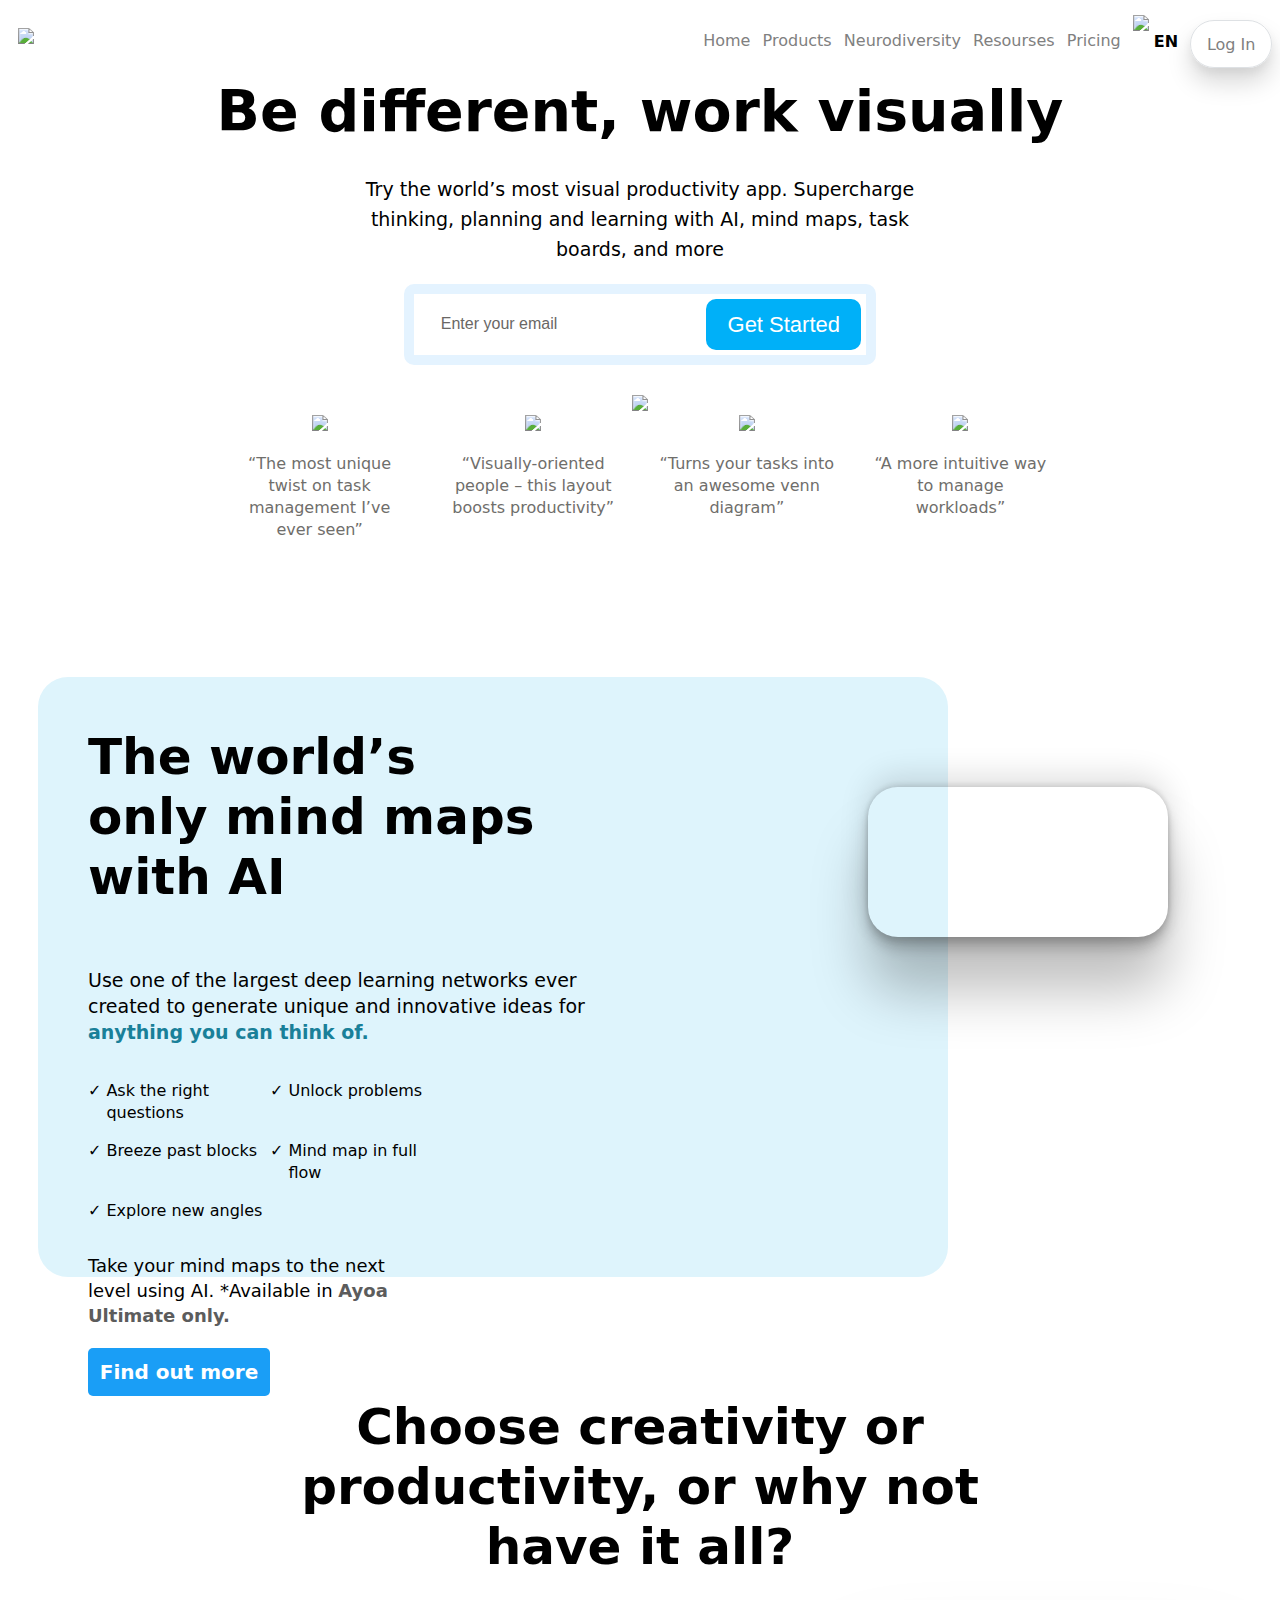
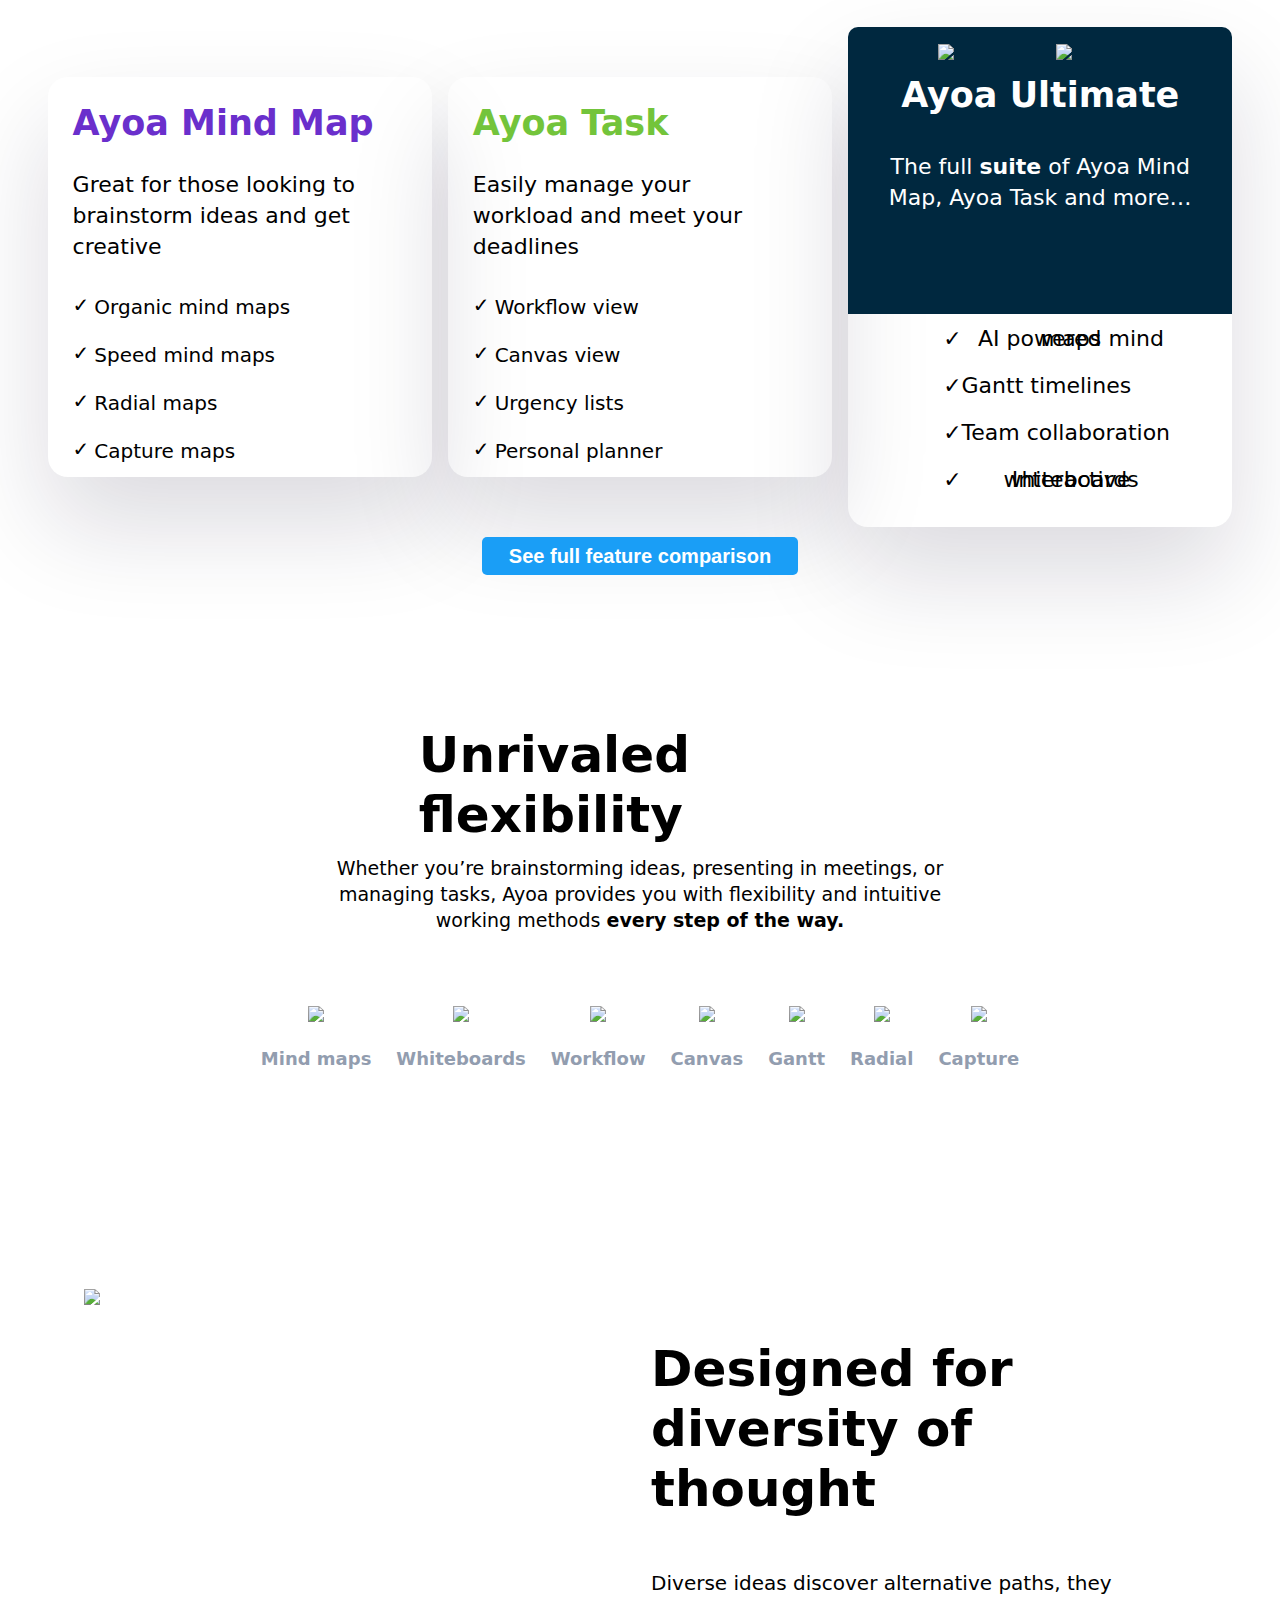
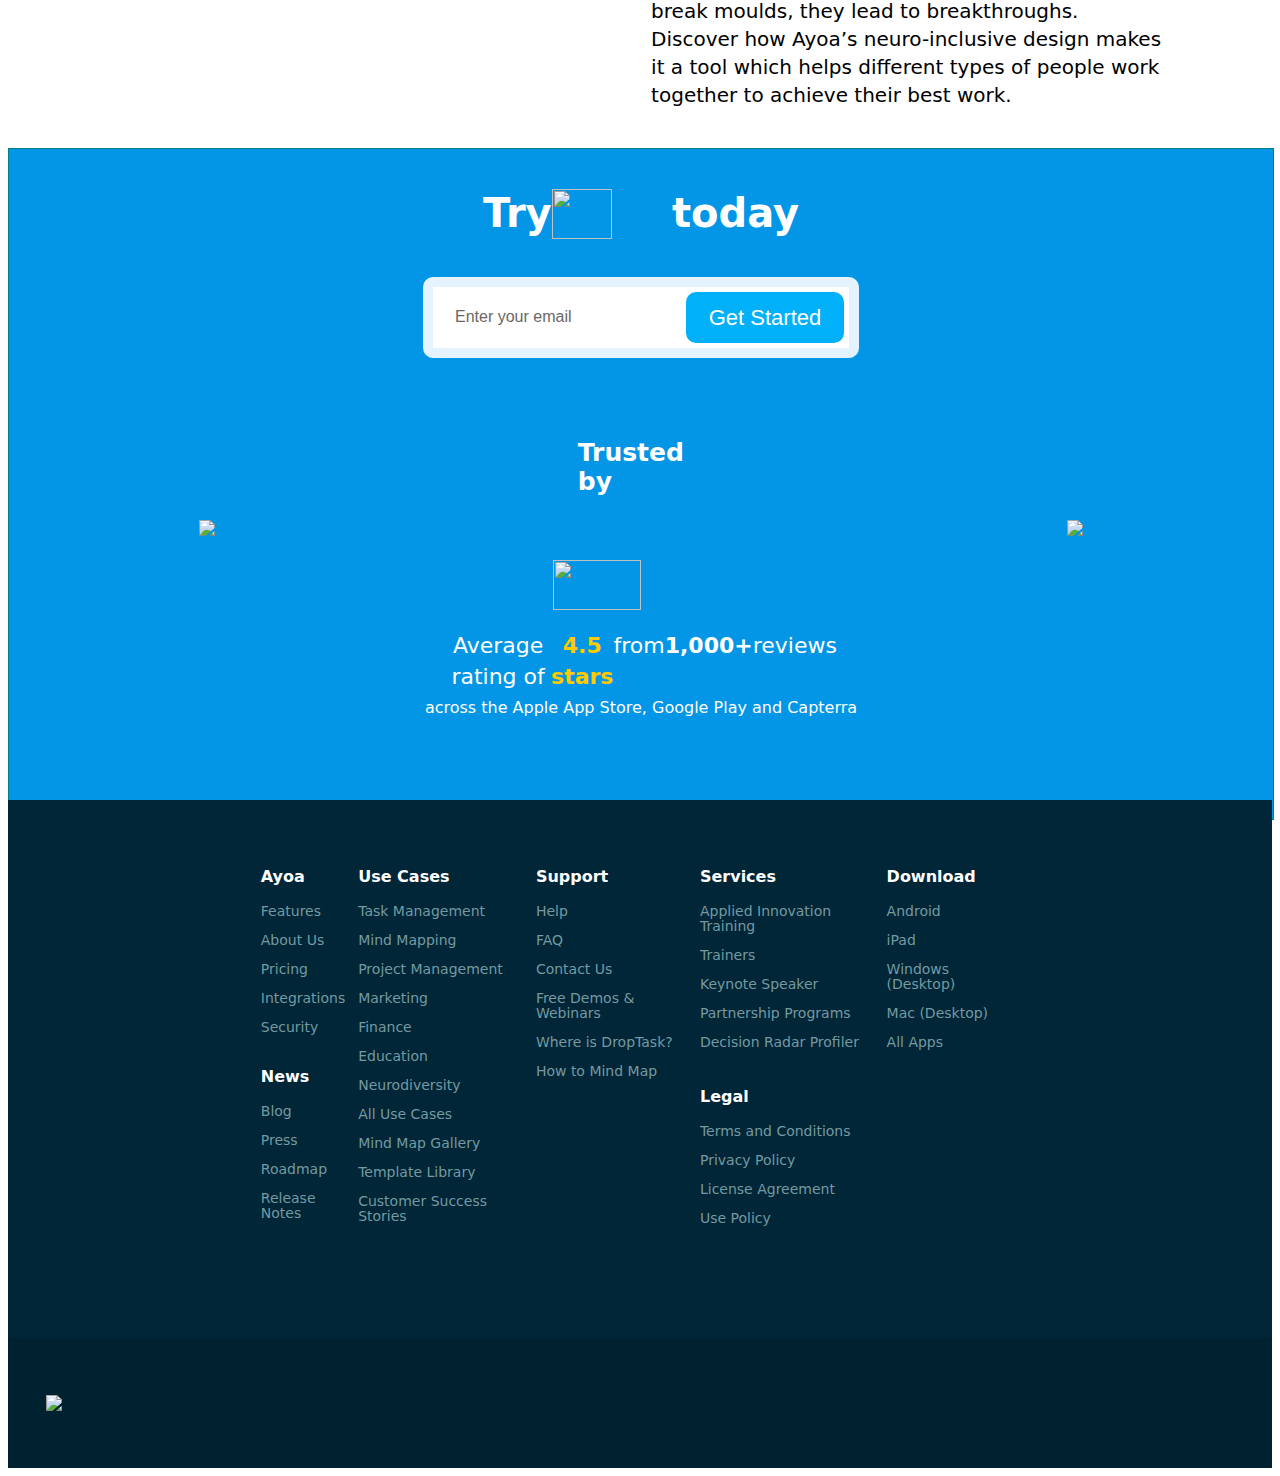
==== homepage.html @ d0eaf0b9 "day-3 task completed" ====
<!DOCTYPE html>
<html lang="en">
<head>
    <meta charset="UTF-8">
    <meta http-equiv="X-UA-Compatible" content="IE=edge">
    <meta name="viewport" content="width=device-width, initial-scale=1.0">
    <title>Ayoa - The mind map used by millions.</title>
   <style>
    
    #navbar{
        width: 100%;
    border: 0px solid red;
display: flex;
justify-content: space-between;
margin-top: 30px;
position: relative;
    }
    #navbar>div:hover{
        cursor: pointer;
    }
    
    #navbar>div:nth-child(1)>img{
      width: 55%;
      margin-top: -20px;
      margin-left: 10px;
      
    }
    #products>.product-hover{
        display: none;
        position: absolute;
        box-shadow: rgba(100, 100, 111, 0.2) 0px 7px 29px 0px;
        border: 1px solid #00b0f8;
        width: 12%;
        gap: 20px;
        background-color: white;
        padding: 20px;
        border-radius: 7px;
    }
   
     #products:hover{
        color:#00b0f8 ;
    } 
    #products:hover .product-hover{
        display: grid;
        color: #000000;
       
    }
    #neuro>.neuro-hover{
        display: none;
        position: absolute;
        box-shadow: rgba(100, 100, 111, 0.2) 0px 7px 29px 0px;
        border: 1px solid #00b0f8;
        width: 12%;
        gap: 20px;
        background-color: white;
        padding: 20px;
        border-radius: 7px;
    }
  
    #neuro:hover{
        color: #00b0f8;
       
    }
    #neuro:hover .neuro-hover{
        display: grid;
        color: #000000;
       
    }
    #res>.res-hover{
        display: none;
        position: absolute;
        box-shadow: rgba(100, 100, 111, 0.2) 0px 7px 29px 0px;
        border: 1px solid #00b0f8;
        width: 12%;
        gap: 20px;
        background-color: white;
        padding: 20px;
        border-radius: 7px;
    }

    #res:hover{
        color: #00b0f8;
    }
    #res:hover .res-hover{
        display: grid;
        color: #000000;
       
    }
    #lang>.lang-hover{
        display: none;
        position: absolute;
        box-shadow: rgba(100, 100, 111, 0.2) 0px 7px 29px 0px;
        border: 1px solid #00b0f8;
        width: 4%;
        gap: 20px;
        background-color: white;
        padding: 20px;
        border-radius: 7px;
        margin-top: 50px;
        padding-top: 30px;
        padding-bottom: 30px;
    
    }

    #lang:hover{
        color: #00b0f8;
    }
    #lang:hover .lang-hover{
        display: grid;
        color: #000000;
       
    }
    .lang-hover>div{
        display: flex;
    }
    .lang-hover>div>img{
        width: 50%;
        padding-right: 10px;
        padding-left: -5px;
    }
    
    #navbar>div:nth-child(2){
        border: 0px solid teal;
        display: flex;
        width: 45%;
        justify-content: space-between;
        color: #808080;
        font-family: system-ui, -apple-system, BlinkMacSystemFont, 'Segoe UI', Roboto, Oxygen, Ubuntu, Cantarell, 'Open Sans', 'Helvetica Neue', sans-serif;
        font-size: 16px;
        font-weight: 400;
        line-height: 21px;
    }
    #navbar>div:nth-child(2)>div:nth-child(6){
        display: flex;
        color: black;
        font-weight: bold;
        margin-top: -15px;
        gap: 5px;
    }
    #navbar>div:nth-child(2)>div:nth-child(7){
      border: 1px solid #dee1e4;
        padding: 0px;
        border-radius: 25px;
        width: 14%;
        margin-top: -10px;
        text-align: center;
        display: flex;
        justify-content: center;
        align-items: center;
        box-shadow: rgba(0, 0, 0, 0.15) 0px 15px 25px, rgba(0, 0, 0, 0.05) 0px 5px 10px;
    }
    #navbar>div:nth-child(2)>div:nth-child(7):hover{
        border: 1px solid #00b0f8;
    }
    #top-div{
        text-align: center;
        margin-top: -30px;
    }
    #top-div>h1{
        font-weight: 800;
        font-size: 57px;
        line-height: 70px;
        color: #000000;
        font-family: system-ui, -apple-system, BlinkMacSystemFont, 'Segoe UI', Roboto, Oxygen, Ubuntu, Cantarell, 'Open Sans', 'Helvetica Neue', sans-serif;
    }
    #top-div>p{
    font-family: system-ui, -apple-system, BlinkMacSystemFont, 'Segoe UI', Roboto, Oxygen, Ubuntu, Cantarell, 'Open Sans', 'Helvetica Neue', sans-serif;
    font-weight: 300;
    font-size: 19px;
    line-height: 30px;
    width: 48%;
    margin: auto;
    margin-top: -10px;
    }
    #signup{
        width: 35%;
        border: 10px solid #e4f3ff;
        margin: auto;
        display: flex;
        justify-content: space-between;
        margin-top: 20px;
        padding: 5px;
        border-radius: 10px;
    }
    #signup1{
        width: 35%;
        border: 10px solid #e4f3ff;
        margin: auto;
        display: flex;
        justify-content: space-between;
        margin-top: 20px;
        padding: 5px;
        border-radius: 10px;
    }
    
    #signup>button{
        font-family: Arial, Helvetica, sans-serif;
        font-size: 22px;
        font-weight: 400;
        line-height: 31px;
        background-color: #00b0f8;
        color: white;
        border: 0px;
        padding: 10px;
        width: 35%;
        border-radius: 10px;
    }
    #signup1>button{
        font-family: Arial, Helvetica, sans-serif;
        font-size: 22px;
        font-weight: 400;
        line-height: 31px;
        background-color: #00b0f8;
        color: white;
        border: 0px;
        padding: 10px;
        width: 35%;
        border-radius: 10px;
    }
    #signup>input{
        border: 0px;
        margin-left: 20px;
        outline: 0px;
    }
    #signup1>input{
        border: 0px;
        margin-left: 20px;
    }
    ::placeholder{
        color: #6a6765;
        font-size: 16px;
        font-weight: 300;
        line-height: 22px;
       
    }
    #signup1::placeholder{
        color: #6a6765;
        font-size: 16px;
        
        line-height: 22px;
       
    }
    #top-div>img{
        margin-top: 30px;
    }
    #top-div-cards{
    width: 65%;
    display: flex;
    justify-content: space-between;
    margin: auto;
    }
    #top-div-cards>div{
        width: 22%;
       text-align: center;
       font-size: 16px;
       font-weight: 300;
       color: #6f6e6b;
       line-height: 22px;
       font-family: system-ui, -apple-system, BlinkMacSystemFont, 'Segoe UI', Roboto, Oxygen, Ubuntu, Cantarell, 'Open Sans', 'Helvetica Neue', sans-serif;
    }
    #mid-1{
        width: 72%;
        border: 0px solid teal;
        height: 600px;
        background-color: #def4fc;
        margin-left: 30px;
        border-radius: 30px;
        margin-top: 120px;
        position:relative;
        
    }
    #mid-1>div:nth-child(1){
      
        font-weight: 800;
        font-size: 50px;
        width: 50%;
        line-height: 60px;
        font-family: system-ui, -apple-system, BlinkMacSystemFont, 'Segoe UI', Roboto, Oxygen, Ubuntu, Cantarell, 'Open Sans', 'Helvetica Neue', sans-serif;
        padding-top: 50px;
        margin-left: 50px;
    }
    #mid-1>div:nth-child(2){
       
        font-weight: 300;
        font-size: 19px;
        width: 60%;
        line-height: 26px;
        font-family: system-ui, -apple-system, BlinkMacSystemFont, 'Segoe UI', Roboto, Oxygen, Ubuntu, Cantarell, 'Open Sans', 'Helvetica Neue', sans-serif;
        margin-top: 60px;
        margin-left: 50px;
    }
    .teal{
        color:#198099;
        font-weight: 700;
        font-size: 19px;
        line-height: 26px;
    }
    #mid-1>div:nth-child(3){
        display: grid;
        grid-template-columns: repeat(2,1fr);
        grid-template-rows: repeat(2,auto);
        width: 40%;
        margin-left: 50px;
        font-weight: 300;
        font-size: 16px;
        line-height: 22px;
        font-family: system-ui, -apple-system, BlinkMacSystemFont, 'Segoe UI', Roboto, Oxygen, Ubuntu, Cantarell, 'Open Sans', 'Helvetica Neue', sans-serif;
        margin-top: 35px;
    }
    #mid-1>div:nth-child(3)>div{
        display: flex;
        
    }
    #mid-1>div:nth-child(3)>div>p{
        margin-top: 0px;
        margin-left: 5px;
    }
    #mid-1>div:nth-child(4){
        width: 35%;
        margin-left: 50px;
        font-weight: 300;
        font-size: 18px;
        line-height: 25px;
        font-family: system-ui, -apple-system, BlinkMacSystemFont, 'Segoe UI', Roboto, Oxygen, Ubuntu, Cantarell, 'Open Sans', 'Helvetica Neue', sans-serif;
        margin-top: 15px;
    }
    .black{
       
        font-weight: 700;
        font-size: 18px;
        line-height: 25px;
        color: #5c5c5c;
    }
    #mid-1>button{
        width: 20%;
        font-weight: 700;
        font-size: 20px;
        line-height: 28px;
        font-family: system-ui, -apple-system, BlinkMacSystemFont, 'Segoe UI', Roboto, Oxygen, Ubuntu, Cantarell, 'Open Sans', 'Helvetica Neue', sans-serif;
        color: white;
        background-color: #1a9ef6;
        text-align: center;
        margin-left: 50px;
        border-radius: 5px;
        border: 0px;
        margin-top: 20px;
        padding: 10px;
    }
    #exp{
        display: flex;
        
    }
   #overlay{
    margin-top: 230px;
    margin-left: 860px;
    width: 30%;
    z-index: 1000;
    height: 200px;
    position: absolute;
   
   }
   #overlay>video{
    border-radius: 30px;
    box-shadow: rgba(0, 0, 0, 0.25) 0px 54px 55px, rgba(0, 0, 0, 0.12) 0px -12px 30px, rgba(0, 0, 0, 0.12) 0px 4px 6px, rgba(0, 0, 0, 0.17) 0px 12px 13px, rgba(0, 0, 0, 0.09) 0px -3px 5px;
   }
   #mid-2>div:nth-child(1){
   
    width: 55%;
    font-weight: 800;
    font-size: 50px;
    line-height: 60px;
    font-family: system-ui, -apple-system, BlinkMacSystemFont, 'Segoe UI', Roboto, Oxygen, Ubuntu, Cantarell, 'Open Sans', 'Helvetica Neue', sans-serif;
    margin: auto;
    text-align: center;
    margin-top: 120px;
   }
   #mid-2>div:nth-child(2){
     width: 95%;
   
     margin: auto;
     height: 400px;
     margin-top: 100px;
     display: flex;
     justify-content: space-around;
   }
   #mid-2>div:nth-child(2)>div{
    width: 32%;
    
    box-shadow: rgba(17, 12, 46, 0.15) 0px 48px 100px 0px;
    border-radius: 20px;
    height: 400px;
   }
   #mid-2>div:nth-child(2)>div>div:nth-child(1){
    font-family: system-ui, -apple-system, BlinkMacSystemFont, 'Segoe UI', Roboto, Oxygen, Ubuntu, Cantarell, 'Open Sans', 'Helvetica Neue', sans-serif;
    font-weight: 700;
    font-size: 35px;
    line-height: 42px;
    color: #6a2fcc;
    margin-left: 25px;
    margin-top: 25px;
   }
   #mid-2>div:nth-child(2)>div:nth-child(2)>div:nth-child(1){
color: #73c43b;
   }
   #mid-2>div:nth-child(2)>div>div:nth-child(2){
    font-family: system-ui, -apple-system, BlinkMacSystemFont, 'Segoe UI', Roboto, Oxygen, Ubuntu, Cantarell, 'Open Sans', 'Helvetica Neue', sans-serif;
    font-weight: 300;
    font-size: 22px;
    line-height: 31px;
    margin-left: 25px;
    width: 80%;
    margin-top: 25px;
   }
   #mid-2>div:nth-child(2)>div>div:nth-child(3){
    margin-top: 30px;
   }
   #mid-2>div:nth-child(2)>div>div:nth-child(3)>div{
    display: flex;
    margin-left: 25px;
    font-weight: 300;
    font-size: 20px;
    line-height: 26px;
    font-family: system-ui, -apple-system, BlinkMacSystemFont, 'Segoe UI', Roboto, Oxygen, Ubuntu, Cantarell, 'Open Sans', 'Helvetica Neue', sans-serif;
    
   }
   #mid-2>div:nth-child(2)>div>div:nth-child(3)>div>p{
    margin-top: 2px;
    margin-left: 5px;
   }
   #mid-2>div:nth-child(2)>div:nth-child(3){
    width: 32%;
    
    box-shadow: rgba(17, 12, 46, 0.15) 0px 48px 100px 0px;
    border-radius: 20px;
    height: 500px;
    margin-top: -50px;
    display: grid;
   }
   #mid-2>div:nth-child(2)>div:nth-child(3)>div:nth-child(1){
   background-color: #00283f;
   border-radius: 10px 10px 0px 0;
   margin-top: 0px;
   margin-left: 0px;

   }
   #mid-2>div:nth-child(2)>div:nth-child(3)>div:nth-child(1)>p{
  font-weight: 700;
  font-size: 35px;
  line-height: 42px;
  color: white;
  text-align: center;
  margin-top: 5px;
   }
   #mid-2>div:nth-child(2)>div:nth-child(3)>div:nth-child(1)>p+p{
  font-weight: 300;
  font-size: 22px;
  line-height: 31px;
  color:white;
  text-align: center;
 
  width: 80%;
  margin: auto;
   }
   #mid-2>div:nth-child(2)>div:nth-child(3)>div:nth-child(1)>p+p>span{
    font-weight: 700;
   }
   #mid-2>div:nth-child(2)>div:nth-child(3)>div:nth-child(1)>img{
    width: 27%;
  margin-left: 90px;
 margin-right: 0px;
   }
   #mid-2>div:nth-child(2)>div:nth-child(3)>div:nth-child(2){
  display: grid;
  

   }
   #mid-2>div:nth-child(2)>div:nth-child(3)>div:nth-child(2)>div{
    
    height: 5%;
    line-height: 0px;
    text-align: center;
    display: flex;
    margin-left: 70px;
    
   }
   #mid-2>div:nth-child(2)>div:nth-child(3)>div:nth-child(2)>div>p{
    margin-top: 0px;

   }
   #mid-2+div>button{
    background-color: #1a9ef6;
    color: white; 
    font-weight: 700;
    font-size: 20px;
    line-height: 28px;
    border: 0px;
    padding: 5px;
    width: 100%;
    border-radius: 5px;
   }
   #mid-2+div{
    margin: auto;
    margin-top: 60px;
    width: 25%;
    font-family: system-ui, -apple-system, BlinkMacSystemFont, 'Segoe UI', Roboto, Oxygen, Ubuntu, Cantarell, 'Open Sans', 'Helvetica Neue', sans-serif;
   }
   #mid-2+div+div>div:nth-child(1){
    font-weight: 800;
    font-size: 50px;
    line-height: 60px;
    width:35%;
    margin: auto;
    margin-top: 150px;
    font-family: system-ui, -apple-system, BlinkMacSystemFont, 'Segoe UI', Roboto, Oxygen, Ubuntu, Cantarell, 'Open Sans', 'Helvetica Neue', sans-serif;
   }
   #mid-2+div+div>div:nth-child(2){
    font-weight: 300;
    font-size: 19px;
    line-height: 26px;
    width:50%;
    margin: auto;
    text-align: center;
    margin-top: 10px;
    font-family: system-ui, -apple-system, BlinkMacSystemFont, 'Segoe UI', Roboto, Oxygen, Ubuntu, Cantarell, 'Open Sans', 'Helvetica Neue', sans-serif;
   }
   #mid-2+div+div>div:nth-child(2)>span{
    font-weight: 700;
   }
   #mid-2+div+div+div{
    display: flex;
    width: 60%;
    margin: auto;
    
    justify-content: space-between;
    margin-top: 70px;
    text-align: center;
    font-weight: 700;
    font-size: 18px;
    line-height: 25px;
    color: #929daf;
    font-family: system-ui, -apple-system, BlinkMacSystemFont, 'Segoe UI', Roboto, Oxygen, Ubuntu, Cantarell, 'Open Sans', 'Helvetica Neue', sans-serif;
   }
   #mid-2+div+div+div>div>img{
    width: 19%;
   }
   #mid-last{
    display: flex;
    width: 88%;
     
    margin: auto;
    margin-top: 200px;
   gap: 2%;
   }
   #mid-last>div{
    width: 50%;
    
    
   }
   #mid-last>div:nth-child(1)>img{
    width: 100%;
   }
   #mid-last>div:nth-child(2)>p:nth-child(1){
      font-weight: 800;
      font-size: 50px; 
      line-height: 60px;
      font-family: system-ui, -apple-system, BlinkMacSystemFont, 'Segoe UI', Roboto, Oxygen, Ubuntu, Cantarell, 'Open Sans', 'Helvetica Neue', sans-serif;
   }
   #mid-last>div:nth-child(2)>p:nth-child(1)+p{
      font-weight: 300;
      font-size: 20px; 
      line-height: 28px;
      width: 95%;
      font-family: system-ui, -apple-system, BlinkMacSystemFont, 'Segoe UI', Roboto, Oxygen, Ubuntu, Cantarell, 'Open Sans', 'Helvetica Neue', sans-serif;
   }
   #mid-last>div:nth-child(2)>img{
        width: 25%;
   }
   #mid-last>div:nth-child(2)>img:nth-child(4){
    width: 8%;
    margin-left: 30px;
    margin-right: 30px;
   }
   #mid-last>div:nth-child(2)>img:nth-child(5){
    width: 23%;
   margin-top: 15px;
   }

   #bottom{
    width: 100%;
    
    border: 1px solid teal;
    background-color: #0396e7;
    margin-bottom: -20px;

   }
   #bottom>div{
    display: flex;
    width: 25%;
    margin: auto;
    justify-content: space-between;
   }
   #bottom>div>img{
    margin-top: 40px;
    width: 50%;
    height: 50px;
   }
   #bottom>div>p{
    font-weight:700 ;
    font-size: 40px;
    line-height: 48px;
    color: white;
    font-family: system-ui, -apple-system, BlinkMacSystemFont, 'Segoe UI', Roboto, Oxygen, Ubuntu, Cantarell, 'Open Sans', 'Helvetica Neue', sans-serif;
   }
  
   #signup1{
    background-color: white;
   padding: 5px 50px 5px 50px;
   
   
   }
   #signup1 input{
    margin-left: -30px;
    outline: 0px;
   }
   #signup1>button{
    width: 50%;
    margin-right: -45px;
   }
  #signup1+div{
    font-size:25px ;
    font-weight:700 ;
    font-family: system-ui, -apple-system, BlinkMacSystemFont, 'Segoe UI', Roboto, Oxygen, Ubuntu, Cantarell, 'Open Sans', 'Helvetica Neue', sans-serif;
    list-style:30px ;
    width:10% ;
    color: white;
    margin: auto;
    margin-top: 80px;
  }
  #signup1+div+div{
    display: flex;
    width: 70%;
    margin: auto;
    justify-content: space-between;
    margin-top: 50px;
    margin-top: 24px;
  }
  #signup1+div+div>div>img{
    width: 70%;

  }
  #signup1+div+div+div{
    width: 28%;
    margin: auto;
    justify-content: center;
    margin-top: -20px;
    
  }
  #signup1+div+div+div+div{

   font-size: 22px;
   font-weight:300;
   line-height:31px ;
   font-family: system-ui, -apple-system, BlinkMacSystemFont, 'Segoe UI', Roboto, Oxygen, Ubuntu, Cantarell, 'Open Sans', 'Helvetica Neue', sans-serif;
   width: 31%;
   margin: auto;
   color: white;
   text-align: center;
   margin-top: 20px;
  }
  #signup1+div+div+div+div>span:nth-child(1){
    font-size: 22px;
   font-weight:800;
   line-height:31px ;
   color: #ffca00;
  }
  #signup1+div+div+div+div>span:nth-child(2){
    font-size: 22px;
   font-weight:800;
   line-height:31px ;
   color: white;
  }

  #signup1+div+div+div+div+div{
    font-size: 16px;
   font-weight:300;
   line-height:22px ;
   color: #ffffff;
   width: 40%;
   margin: auto;
  display: flex;
  justify-content: center;
  font-family: system-ui, -apple-system, BlinkMacSystemFont, 'Segoe UI', Roboto, Oxygen, Ubuntu, Cantarell, 'Open Sans', 'Helvetica Neue', sans-serif;
  margin-top: 5px;
   margin-bottom: 100px;

  }
#footer{
    width: 100%;
    background-color: #002638;
   
  

}
#footer>div{
    width: 60%;
    display: flex;
    justify-content: space-between;
    
    margin: auto;
    

}
#footer>div>div>p{
    font-weight: 400;
    font-size: 14px;
    line-height: 15px;
    color:#7599a0;
    font-family: system-ui, -apple-system, BlinkMacSystemFont, 'Segoe UI', Roboto, Oxygen, Ubuntu, Cantarell, 'Open Sans', 'Helvetica Neue', sans-serif;
}
#footer>div>div>p:nth-child(1){
    padding-top: 50px;
    font-weight: 700;
    font-size: 16px;
    line-height: 22px;
    color: white;
    font-family: system-ui, -apple-system, BlinkMacSystemFont, 'Segoe UI', Roboto, Oxygen, Ubuntu, Cantarell, 'Open Sans', 'Helvetica Neue', sans-serif;
}
#footer>div>div:nth-child(1)>p:nth-child(7){
    font-weight: 700;
    font-size: 16px;
    line-height: 22px;
    color: white;
    font-family: system-ui, -apple-system, BlinkMacSystemFont, 'Segoe UI', Roboto, Oxygen, Ubuntu, Cantarell, 'Open Sans', 'Helvetica Neue', sans-serif;
    padding-top: 15px;
}
#footer>div>div:nth-child(4)>p:nth-child(7){
    font-weight: 700;
    font-size: 16px;
    line-height: 22px;
    color: white;
    font-family: system-ui, -apple-system, BlinkMacSystemFont, 'Segoe UI', Roboto, Oxygen, Ubuntu, Cantarell, 'Open Sans', 'Helvetica Neue', sans-serif;
    padding-top: 20px;
}

#logos{
    display: flex;
   
  
    justify-content: space-between;
   align-items: center;
   padding-top: 40px;
   text-align:center;
   padding-bottom: 40px;
}

#logos>div>img{
    width: 50%;
}
#logos>div:nth-child(1)>img{
    width: 100%;
}
#logos>div:nth-child(3)>img{
    width: 30%;
}
#lowermost{
   height: 130px;
    width: 100%;
   
    background-color: #002130;
    display: flex;
    justify-content: space-between;
}
 #lowermost>div:nth-child(1){
    display: flex;
    
    justify-content: space-around;
    width: 30%;
}
#lowermost>div:nth-child(1)>div{
    width: 50%;
    display: flex;
    justify-content: center;
    align-items: center;
} 
#lowermost>div:nth-child(1)>div>img{
    width: 60%;
}
#lowermost>div:nth-child(2){
 display: flex;
 width: 18%;
 margin-right: 15px;
}
#lowermost>div:nth-child(2)>div{
    display: flex;
    justify-content: center;
    align-items: center;
}
#lowermost>div>div{
    
    display: flex;
    width: 20%;
    justify-content: center;
    align-items: center;
}
   </style>
</head>
<body>
    <!-- creating navbar -->
    <div id="navbar">
  <div>
     <img src="https://www.ayoa.com/wp-content/themes/droptaskreload/navigation/images/ayoa_bluenavlogo.svg">
  </div>
  <div>
    <div>Home</div>
    <div id="products">Products
        <div class="product-hover">
            <div>
             Ayoa Mind Map
            </div>
            <div>
            Ayoa Task
            </div>
            <div>
            Ayoa Ultimate
            </div>
         </div>
    </div>
    <div id="neuro">Neurodiversity
        <div class="neuro-hover">
            <div>
             DSA
            </div>
            <div>
            Software
            </div>
            <div>
            Workplace
            </div>
            <div>
            Education
            </div>
         </div>
    </div>
    <div id="res">Resourses
        <div class="res-hover">
            <div>
             Ayoa Blog
            </div>
            <div>
            Press & Articles
            </div>
            <div>
            Keynote Speaker
            </div>
            <div>
            Our Partners
            </div>
            <div>
            Help Center
            </div>
         </div>
    </div>
    <div>Pricing</div>
    <div id="lang">
        <img src="https://flagicons.lipis.dev/flags/4x3/gb.svg">
        <p>EN</p>
        <div class="lang-hover">
            <div>
             <img src="https://flagicons.lipis.dev/flags/4x3/fr.svg">
             FR
            </div>
            <div>
                <img src="https://flagicons.lipis.dev/flags/4x3/cx.svg">
            CN
            </div>
            <div>
                <img src="https://flagicons.lipis.dev/flags/4x3/hr.svg">
            JP
            </div>
            <div>
                <img src="https://flagicons.lipis.dev/flags/4x3/ck.svg">
            KR
            </div>
            
         </div>
        </div>
    <div>Log In</div>
    </div>
  </div>
  
  
  <div id="top-div">
  <h1>Be different, work visually</h1>
  <p>Try the world’s most visual productivity app. Supercharge thinking, planning and learning with AI, mind maps, task boards, and more</p>
  <div id="signup">
    <input placeholder="Enter your email">
    <button>Get Started</button>
  </div>
 
  <img src="https://www.ayoa.com/wp-content/uploads/2022/07/ayoa_allinone_watch.webp">
  </div>
  <!-- top div card -->
  <div id="top-div-cards">
    <div>
        <img src="https://www.ayoa.com/wp-content/uploads/2018/05/cbsnews_logo.png">
        <p>“The most unique twist on task management I’ve ever seen”</p>
    </div>
    <div>
        <img src="https://www.ayoa.com/wp-content/uploads/2018/05/techcrunch-logo.png">
        <p>“Visually-oriented people – this layout boosts productivity”</p>
    </div>
    <div>
        <img src="https://www.ayoa.com/wp-content/uploads/2019/09/logo-lhacker.png">
        <p>“Turns your tasks into an awesome venn diagram”</p>
    </div>
    <div>
        <img src="https://www.ayoa.com/wp-content/uploads/2019/09/logo-pcworld.png">
        <p>“A more intuitive way to manage workloads”</p>
    </div>
  </div>

  <!-- Mid part-1 -->
  <div id="exp">
     <div id="mid-1">
      <div>
        The world’s only
       mind maps with AI
      </div>
      <div>
        Use one of the largest deep learning networks ever created to generate unique and innovative ideas for <span class="teal">anything you can think of.</span>
      </div>
      <div>
       <div>
        <span>&#10003;</span>
        <p>Ask the right questions</p>
       </div>
       <div>
        <span>&#10003;</span>
        <p>Unlock problems</p>
       </div>
       <div>
        <span>&#10003;</span>
        <p>Breeze past blocks</p>
      </div>
       <div>
        <span>&#10003;</span>
        <p>Mind map in full flow</p>
      </div>
       <div>
        <span>&#10003;</span>
        <p>Explore new angles</p>
       </div>

        </div>
        <div>
        Take your mind maps to the next level using AI.
         *Available in <span class="black" >Ayoa Ultimate only.</span>
       </div>
        <button>Find out more</button>
       </div>
       <div id="overlay">
       <video  autoplay loop>
        <source src="https://www.ayoa.com/wp-content/uploads/2021/11/generateideas.mp4" type="video/mp4" />
        Your browser does not support the video element.
       </video>
       </div>
    </div>

    <!-- Mid part-2 -->
    <div id="mid-2">
        <!-- heading -->
      <div>
        Choose creativity or productivity, or why not have it all?
      </div>
      <!-- 3 cards -->
       <div>
          <div>
            <div>Ayoa Mind Map</div>
            <div>Great for those looking to brainstorm ideas and get creative</div>
            <div>
            <div>
                <span>&#10003;</span>
                <p>Organic mind maps</p>
            </div>
            <div>
                <span>&#10003;</span>
                <p>Speed mind maps</p>
            </div>
            <div>
                <span>&#10003;</span>
                <p>Radial maps</p>
            </div>
            <div>
                <span>&#10003;</span>
                <p>Capture maps</p>
            </div>
         </div>
        
           </div>
           <div>
            <div>Ayoa Task</div>
            <div>Easily manage your workload and meet your deadlines</div>
            <div>
            <div>
                <span>&#10003;</span>
                <p>Workflow view</p>
            </div>
            <div>
                <span>&#10003;</span>
                <p>Canvas view</p>
            </div>
            <div>
                <span>&#10003;</span>
                <p>Urgency lists</p>
            </div>
            <div>
                <span>&#10003;</span>
                <p>Personal planner
                </p>
            </div>
         </div>
           </div>
           <!-- 3rd card -->
           <div>
            <div>
             <img src="https://www.ayoa.com/wp-content/uploads/2022/07/AYOA-GUY.png">
             <img src="https://www.ayoa.com/wp-content/uploads/2022/07/nowwithai.png">
             <p>Ayoa Ultimate</p>
             <p>The full <span>suite</span> of Ayoa Mind Map, Ayoa Task and more…</p>
            </div>
            <div>
                <div>
                    <span>&#10003;</span>
                    <p>AI powered mind maps</p>
                </div>
                <div>
                    <span>&#10003;</span>
                    <p>Gantt timelines</p>
                </div>
                <div>
                    <span>&#10003;</span>
                    <p>Team collaboration</p>
                </div>
                <div>
                    <span>&#10003;</span>
                    <p>Interactive whiteboards
                    </p>
                </div>
            </div>
           </div>
       </div>
    </div>

    <!-- making button -->
    <div>
        <button>See full feature comparison</button>
    </div>
    <div>
        <div>Unrivaled flexibility</div>
        <div>Whether you’re brainstorming ideas, presenting in meetings, or managing tasks, Ayoa provides you with flexibility and intuitive working methods <span>every step of the way.</span></div>
    </div>

    <!-- signs div -->
    <div>
        <div>
            <img src="https://www.ayoa.com/wp-content/uploads/2020/10/organic.svg">
            <p>Mind maps</p>
        </div>
        <div>
            <img src="https://www.ayoa.com/wp-content/uploads/2020/10/whiteboard.svg">
            <p>Whiteboards</p>
        </div>
        <div>
            <img src="https://www.ayoa.com/wp-content/uploads/2020/10/workflow.svg">
            <p>Workflow</p>
        </div>
        <div>
            <img src="https://www.ayoa.com/wp-content/uploads/2020/10/canvas.svg">
            <p>Canvas</p>
        </div>
        <div>
            <img src="https://www.ayoa.com/wp-content/uploads/2020/10/gantt.svg">
            <p>Gantt </p>
        </div>
        <div>
            <img src="https://www.ayoa.com/wp-content/uploads/2020/10/radial.svg">
            <p>Radial</p>
        </div>

        <div>
            <img src="https://www.ayoa.com/wp-content/uploads/2022/06/catpuremaps.svg">
            <p>Capture</p>
        </div>
    </div>

    <!-- Mid last part -->
    <div id="mid-last">
        <div>
         <img src="https://www.ayoa.com/wp-content/uploads/2021/11/diverse_teams_ayoa-1024x862.webp">
        </div>
        <div>
          <p>Designed for diversity of thought</p>
          <p>Diverse ideas discover alternative paths, they break moulds, they lead to breakthroughs. Discover how Ayoa’s neuro-inclusive design makes it a tool which helps different types of people work together to achieve their best work.</p>
          <img src="https://www.ayoa.com/wp-content/uploads/2021/07/ayoa_assistive_tech-300x120.png" alt="">
          <img src="https://www.ayoa.com/wp-content/uploads/2021/07/bata_logo-234x300.png" alt="">
          <img src="https://www.ayoa.com/wp-content/uploads/2021/07/bda_assured@2x-300x157.png" alt="">
        </div>
    </div>

    <!-- bottom section  -->

    <div id="bottom">
         <div>
            <p>Try</p>
            <img src="https://www.ayoa.com/wp-content/uploads/2019/11/ayoa_logo.png">
            <p>today</p>
           
         </div>
         
           
         <div id="signup1">
            <input placeholder="Enter your email">
            <button>Get Started</button>
          </div>
           <div>Trusted by</div>

           <div>
            <div>
                <img src="https://www.ayoa.com/wp-content/uploads/2021/04/amazon_logo_new.png">
            </div>
            <div>
                <img src="https://www.ayoa.com/wp-content/uploads/2021/04/samsung_logo_new.png" alt="">
            </div>
            <div>
                <img src="https://www.ayoa.com/wp-content/uploads/2021/04/oracle_logo_new.png" alt="">
            </div>
            <div>
                <img src="https://www.ayoa.com/wp-content/uploads/2021/04/continental_logo_new.png" alt="">
            </div>
            <div>
                <img src="https://www.ayoa.com/wp-content/uploads/2021/04/salesforce_logo_new.png" alt="">
            </div>
            <div>
                <img src="https://www.ayoa.com/wp-content/uploads/2021/04/aetna_logo_new.png" alt="">
            </div>
            <div>
                <img src="https://www.ayoa.com/wp-content/uploads/2021/04/bbc_logo_new.png">
            </div>
            
           </div>

           <div>
            <img src="https://www.ayoa.com/wp-content/uploads/2020/02/Stars.png" alt="">
           </div>

           <div>
            Average rating of <span>4.5 stars</span>from<span>1,000+</span>reviews
              
           </div>
           <div>
           across the Apple App Store, Google Play and Capterra
           </div>
    </div>
    

    <!-- footer -->

    <div id="footer">
        <div>
       <div>
        <p>Ayoa</p>
        <p>Features</p>
        <p>About Us</p>
        <p>Pricing</p>
        <p>Integrations</p>
        <p>Security</p>
        <p> News</p>
        <p>Blog</p>
        <p>Press</p>
        <p>Roadmap</p>
        <p>Release Notes</p>
       </div>
       <div>
      <p>Use Cases</p>  
       <p>Task Management</p>
      <p>Mind Mapping</p> 
       <p>Project Management</p>    
      <p>Marketing</p> 
      <p>Finance</p>
       <p>Education</p>
       <p>Neurodiversity</p>
        <p>All Use Cases</p>
        <p>Mind Map Gallery</p>
        <p>Template Library</p>
        <p>Customer Success Stories</p>
       </div>
       <div>
       <p> Support</p>
       <p>Help</p>
        <p>FAQ</p>
         <p>Contact Us</p>
        <p>Free Demos & Webinars</p>
        <p>Where is DropTask?</p>
        <p>How to Mind Map</p>
       </div>
       <div>
        <p>Services</p>
        <p>Applied Innovation Training</p>
         <p>Trainers</p>
          <p>Keynote Speaker</p>
           <p>Partnership Programs</p>
            <p>Decision Radar Profiler</p>
           <p>Legal</p>
             <p>Terms and Conditions</p>
            <p>Privacy Policy</p>
             <p>License Agreement</p>
             <p>Use Policy</p>
       </div>
       <div>
       <p> Download</p>
       <p>Android</p>
       <p>iPad</p>
        <p>Windows (Desktop)</p>
        <p>Mac (Desktop)</p>
        <p>All Apps</p>
       </div>
       </div>

       <div id="logos">
       
        <div>
            <img src="https://www.ayoa.com/wp-content/themes/droptaskreload/navigation/images/combined_logos.png" alt="">
        </div>
        <div>
            <img src="https://www.ayoa.com/wp-content/themes/droptaskreload/navigation/images/gcloudsupplier@2x.png" alt="">
        </div>
        <div>
            <img src="https://www.ayoa.com/wp-content/uploads/2022/06/bata_logo-250.png" alt="">
        </div>
        <div>
            <img src="https://www.ayoa.com/wp-content/themes/droptaskreload/navigation/images/bda_assured@2x.png" alt="">
        </div>
        
       </div>
    </div>

    <!-- lowermost portion -->

    <div id="lowermost">
        <div>
            <div>
                <img src="https://www.ayoa.com/wp-content/themes/droptaskreload/navigation/images/ayoa.svg">
            </div>
            <div>
                <img src="https://www.ayoa.com/wp-content/themes/droptaskreload/navigation/images/opengenius_logo.svg" alt="">
            </div>
        </div>
        <div>
            <div>
                <img src="https://www.ayoa.com/wp-content/themes/droptaskreload/navigation/images/twitter.png" alt="">
            </div>
            <div>
                <img src="https://www.ayoa.com/wp-content/themes/droptaskreload/navigation/images/facebook.png" alt="">
            </div>
            <div>
                <img src="https://www.ayoa.com/wp-content/themes/droptaskreload/navigation/images/youtube.png" alt="">
            </div>
            <div>
                <img src="https://www.ayoa.com/wp-content/themes/droptaskreload/navigation/images/instagram.png" alt="">
            </div>
            <div>
                <img src="https://www.ayoa.com/wp-content/themes/droptaskreload/navigation/images/linkedin.png" alt="">
            </div>
        </div>
    </div>
</body>
 <script src="homepage.js"></script>
 </html>
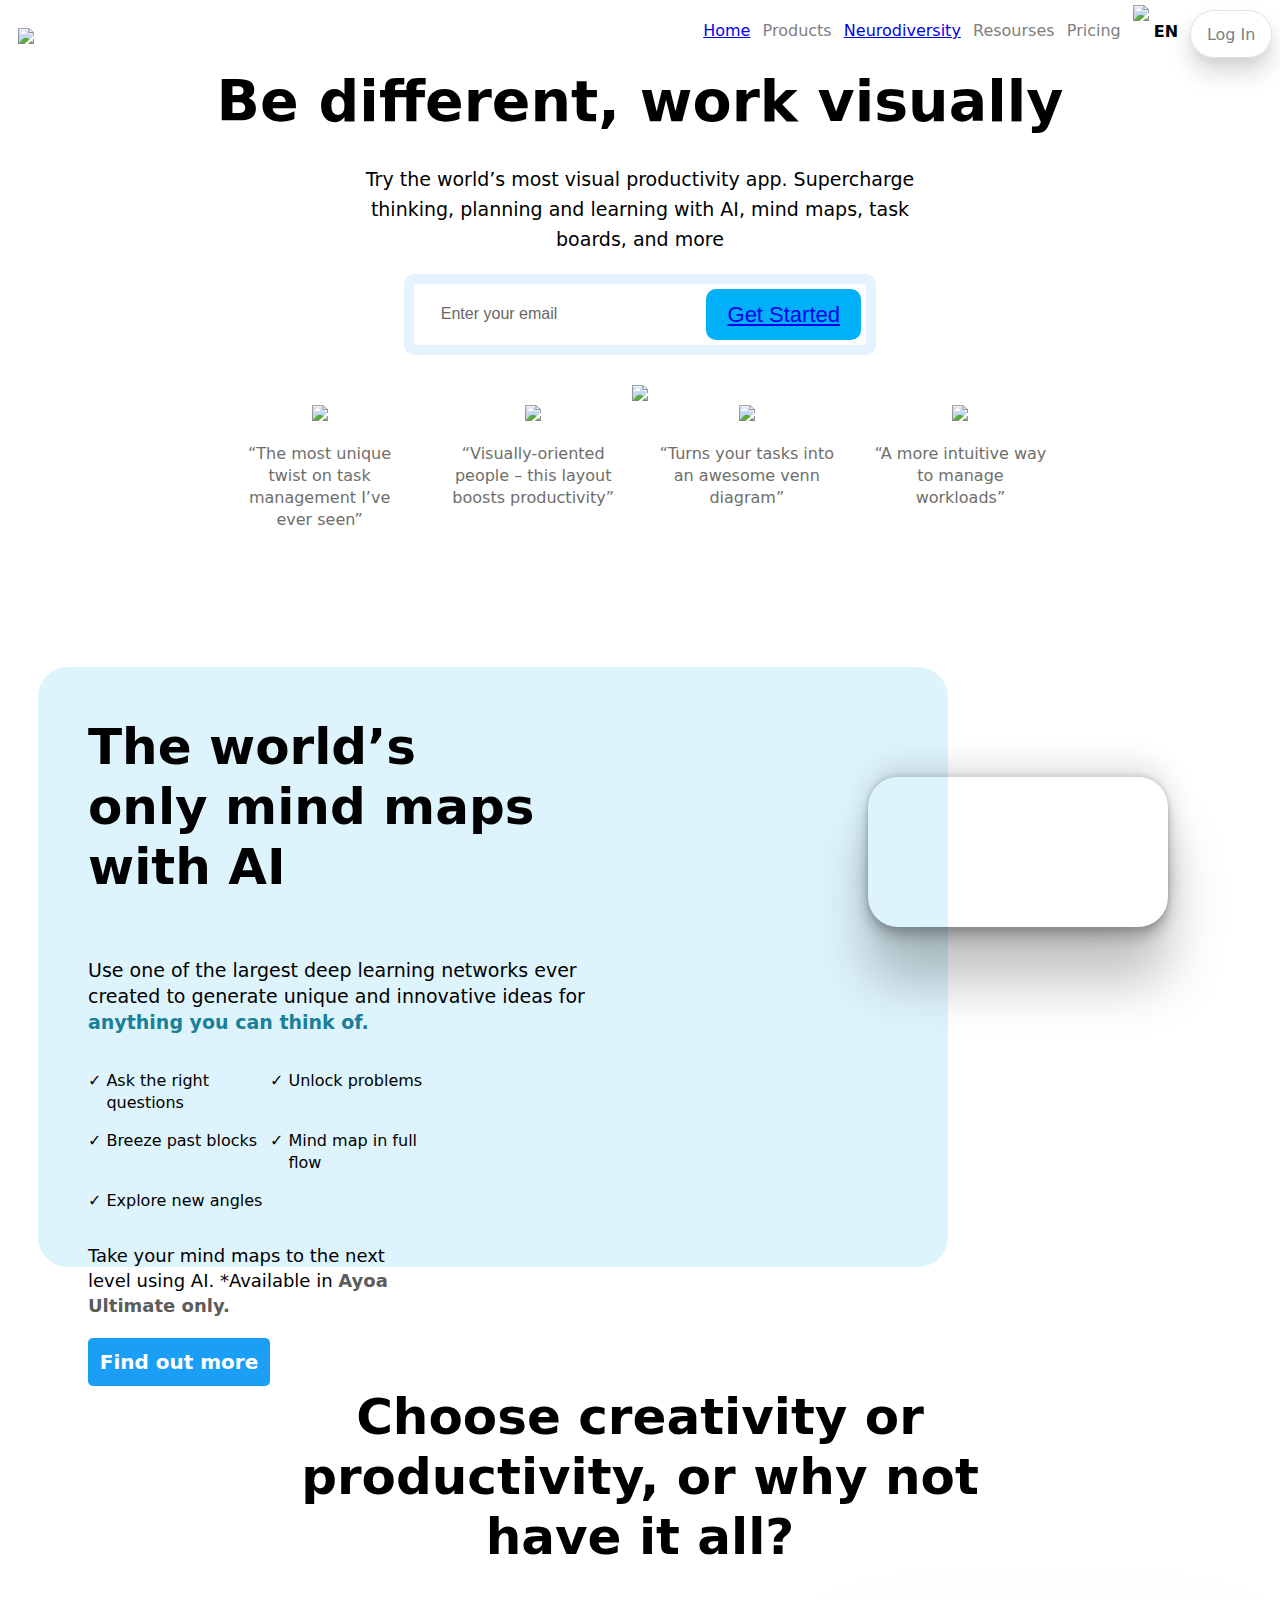
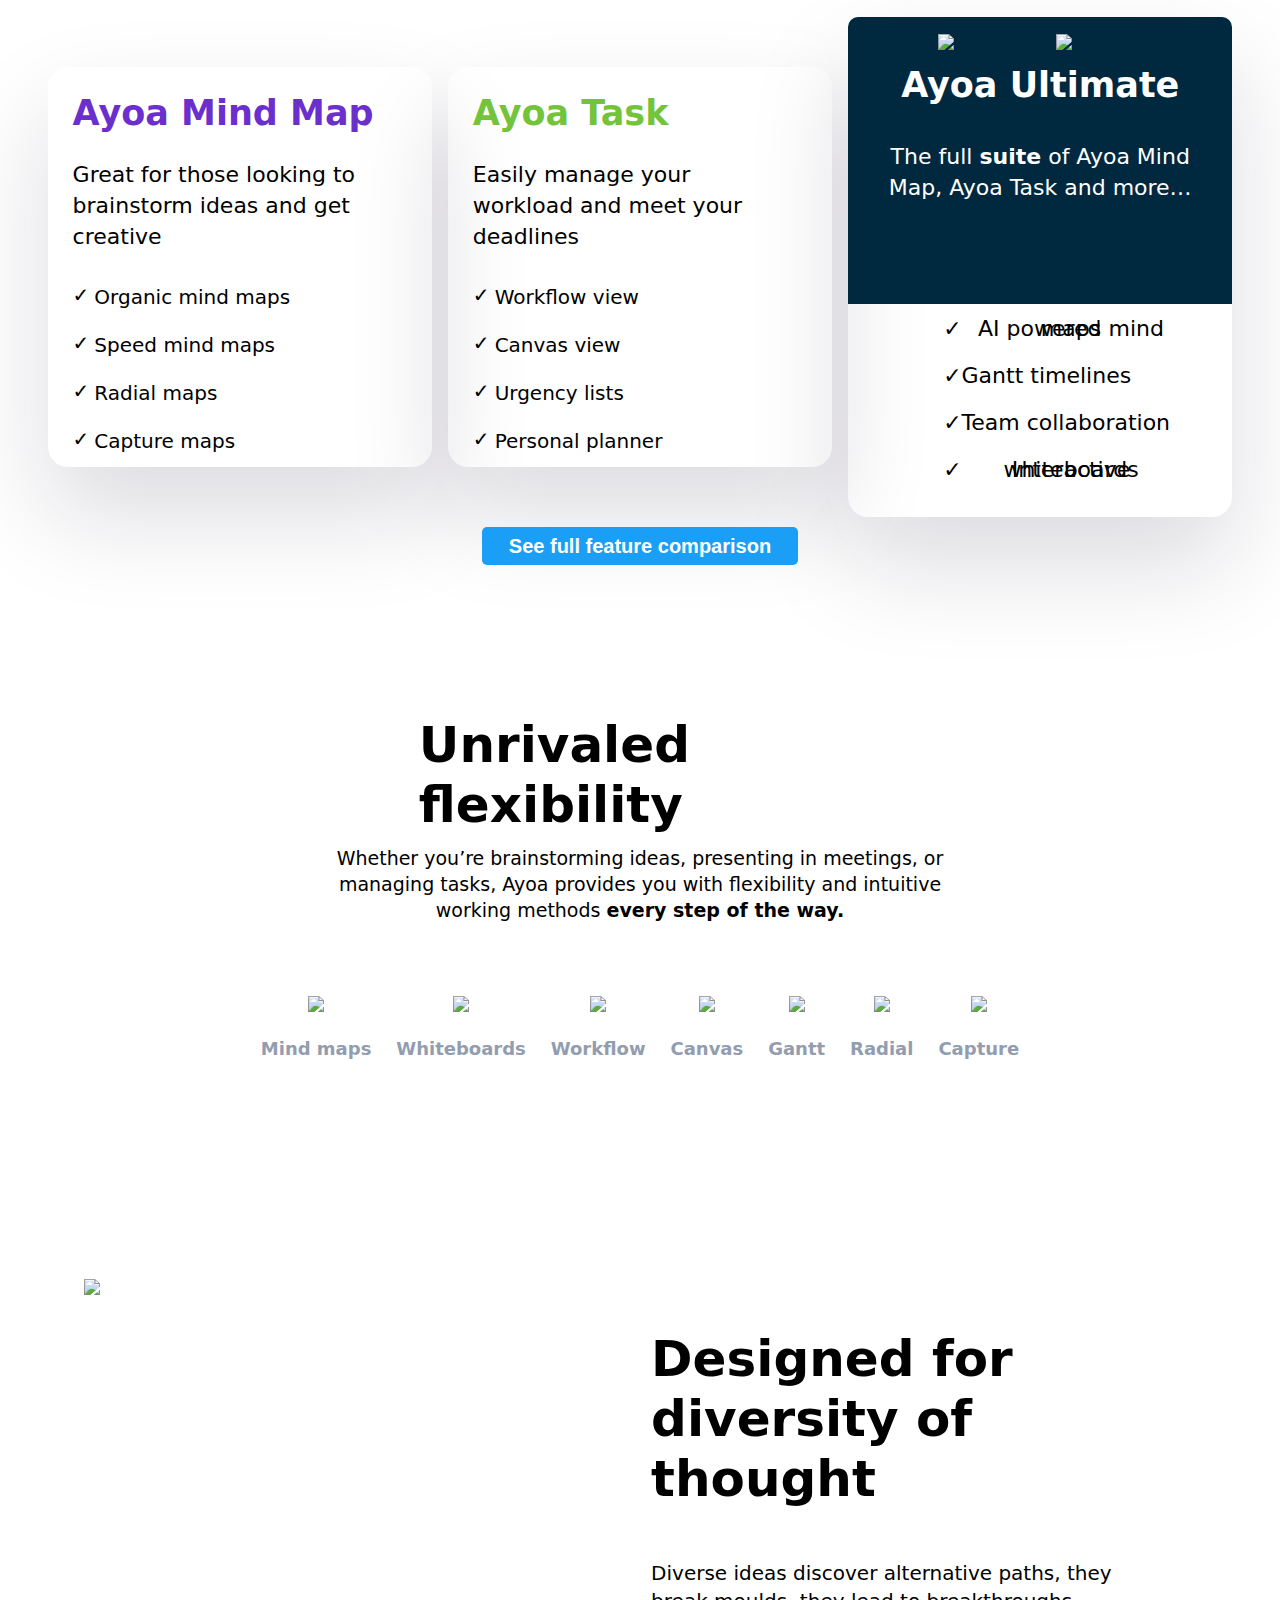
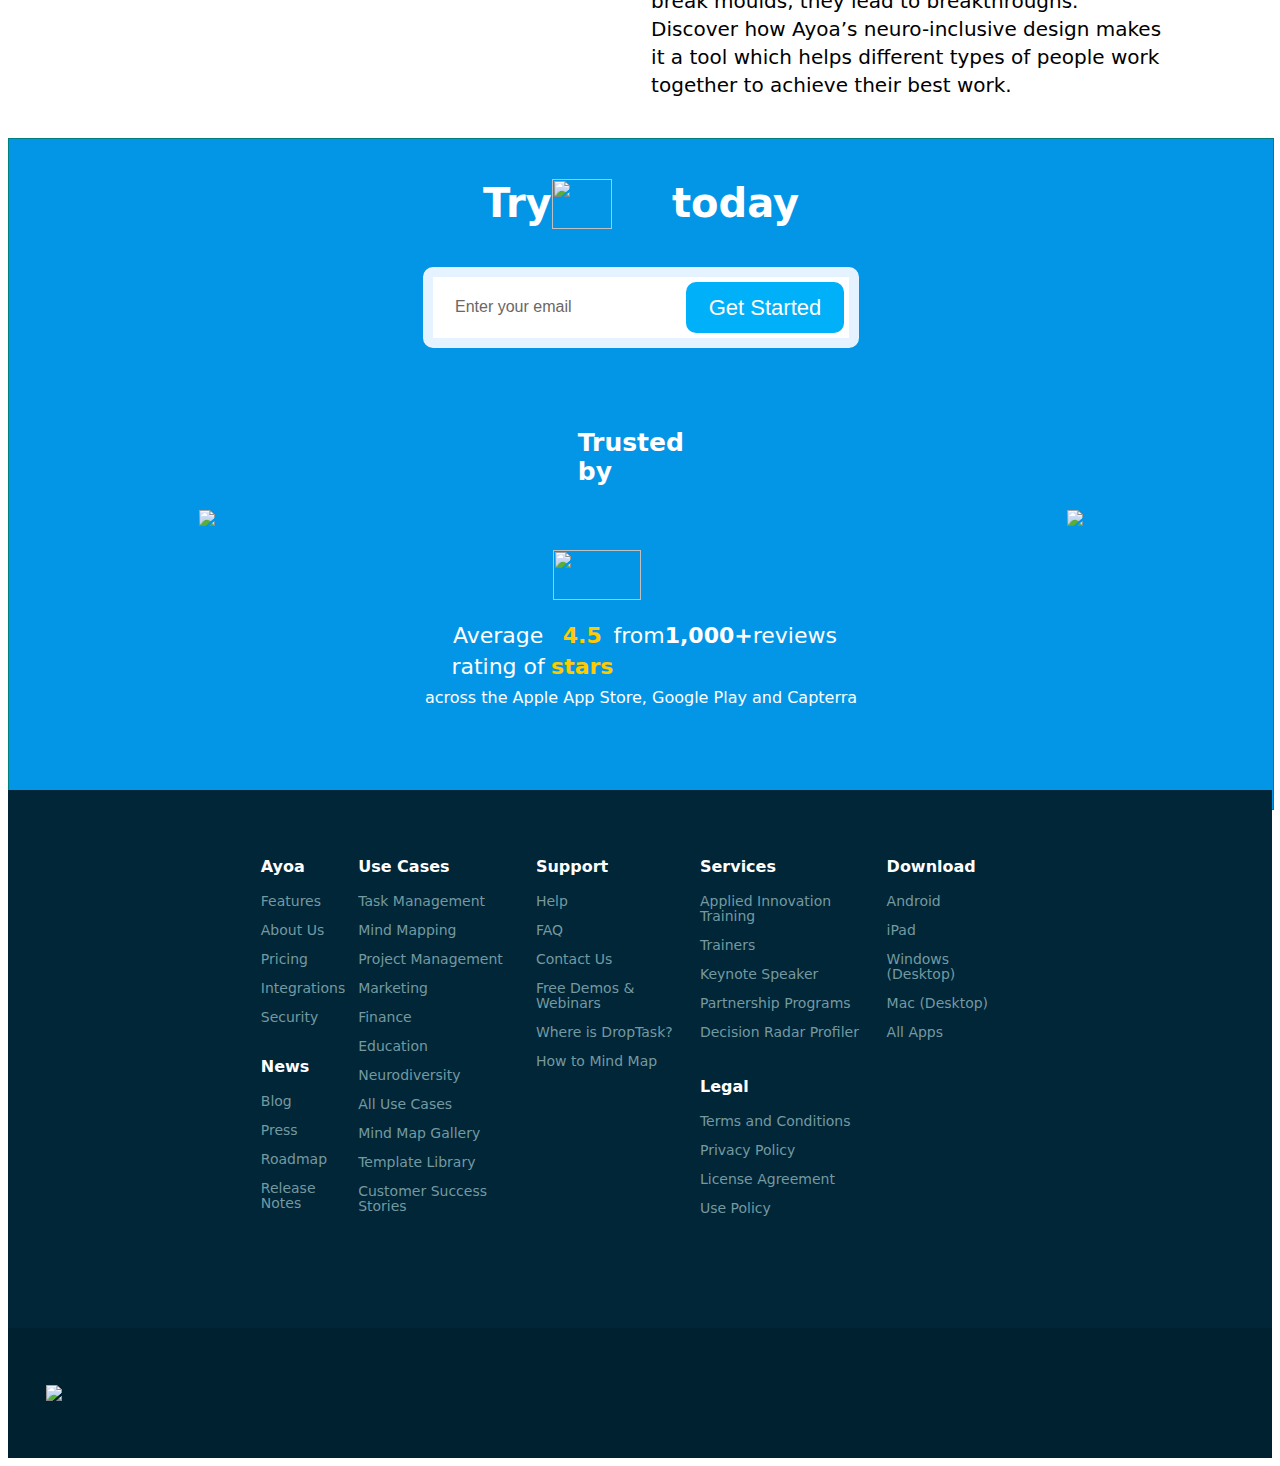
==== commit 7a259148: "day-4 task completed" ====
--- a/homepage.html
+++ b/homepage.html
@@ -8,13 +8,16 @@
    <style>
     
     #navbar{
+        
         width: 100%;
     border: 0px solid red;
 display: flex;
 justify-content: space-between;
-margin-top: 30px;
-position: relative;
-    }
+margin-top: 20px;
+align-items: center;
+
+    }
+   
     #navbar>div:hover{
         cursor: pointer;
     }
@@ -811,7 +814,7 @@
      <img src="https://www.ayoa.com/wp-content/themes/droptaskreload/navigation/images/ayoa_bluenavlogo.svg">
   </div>
   <div>
-    <div>Home</div>
+    <div><a href="homepage.html">Home</a></div>
     <div id="products">Products
         <div class="product-hover">
             <div>
@@ -825,7 +828,7 @@
             </div>
          </div>
     </div>
-    <div id="neuro">Neurodiversity
+    <div id="neuro"><a href="Neurodiversity.html">Neurodiversity</a>  
         <div class="neuro-hover">
             <div>
              DSA
@@ -894,7 +897,7 @@
   <p>Try the world’s most visual productivity app. Supercharge thinking, planning and learning with AI, mind maps, task boards, and more</p>
   <div id="signup">
     <input placeholder="Enter your email">
-    <button>Get Started</button>
+    <button><a href="signup.html">Get Started</a></button>
   </div>
  
   <img src="https://www.ayoa.com/wp-content/uploads/2022/07/ayoa_allinone_watch.webp">
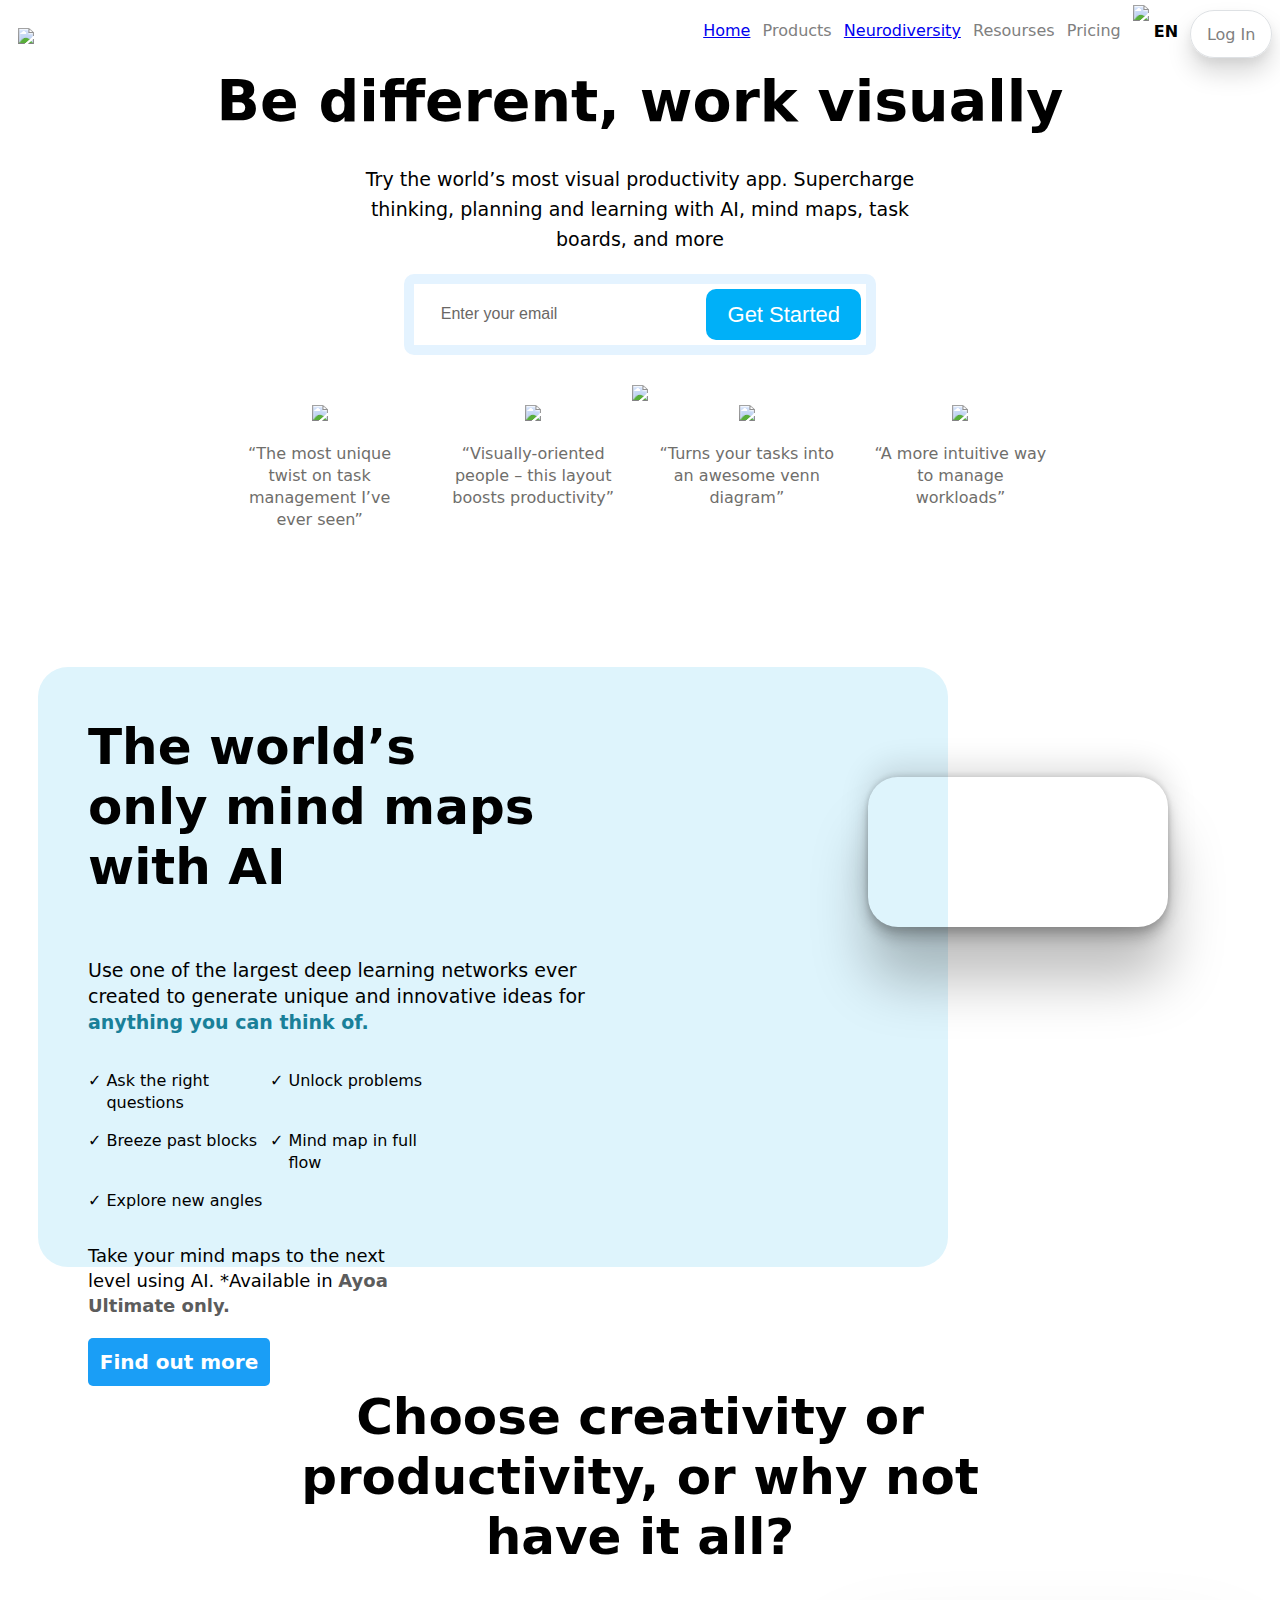
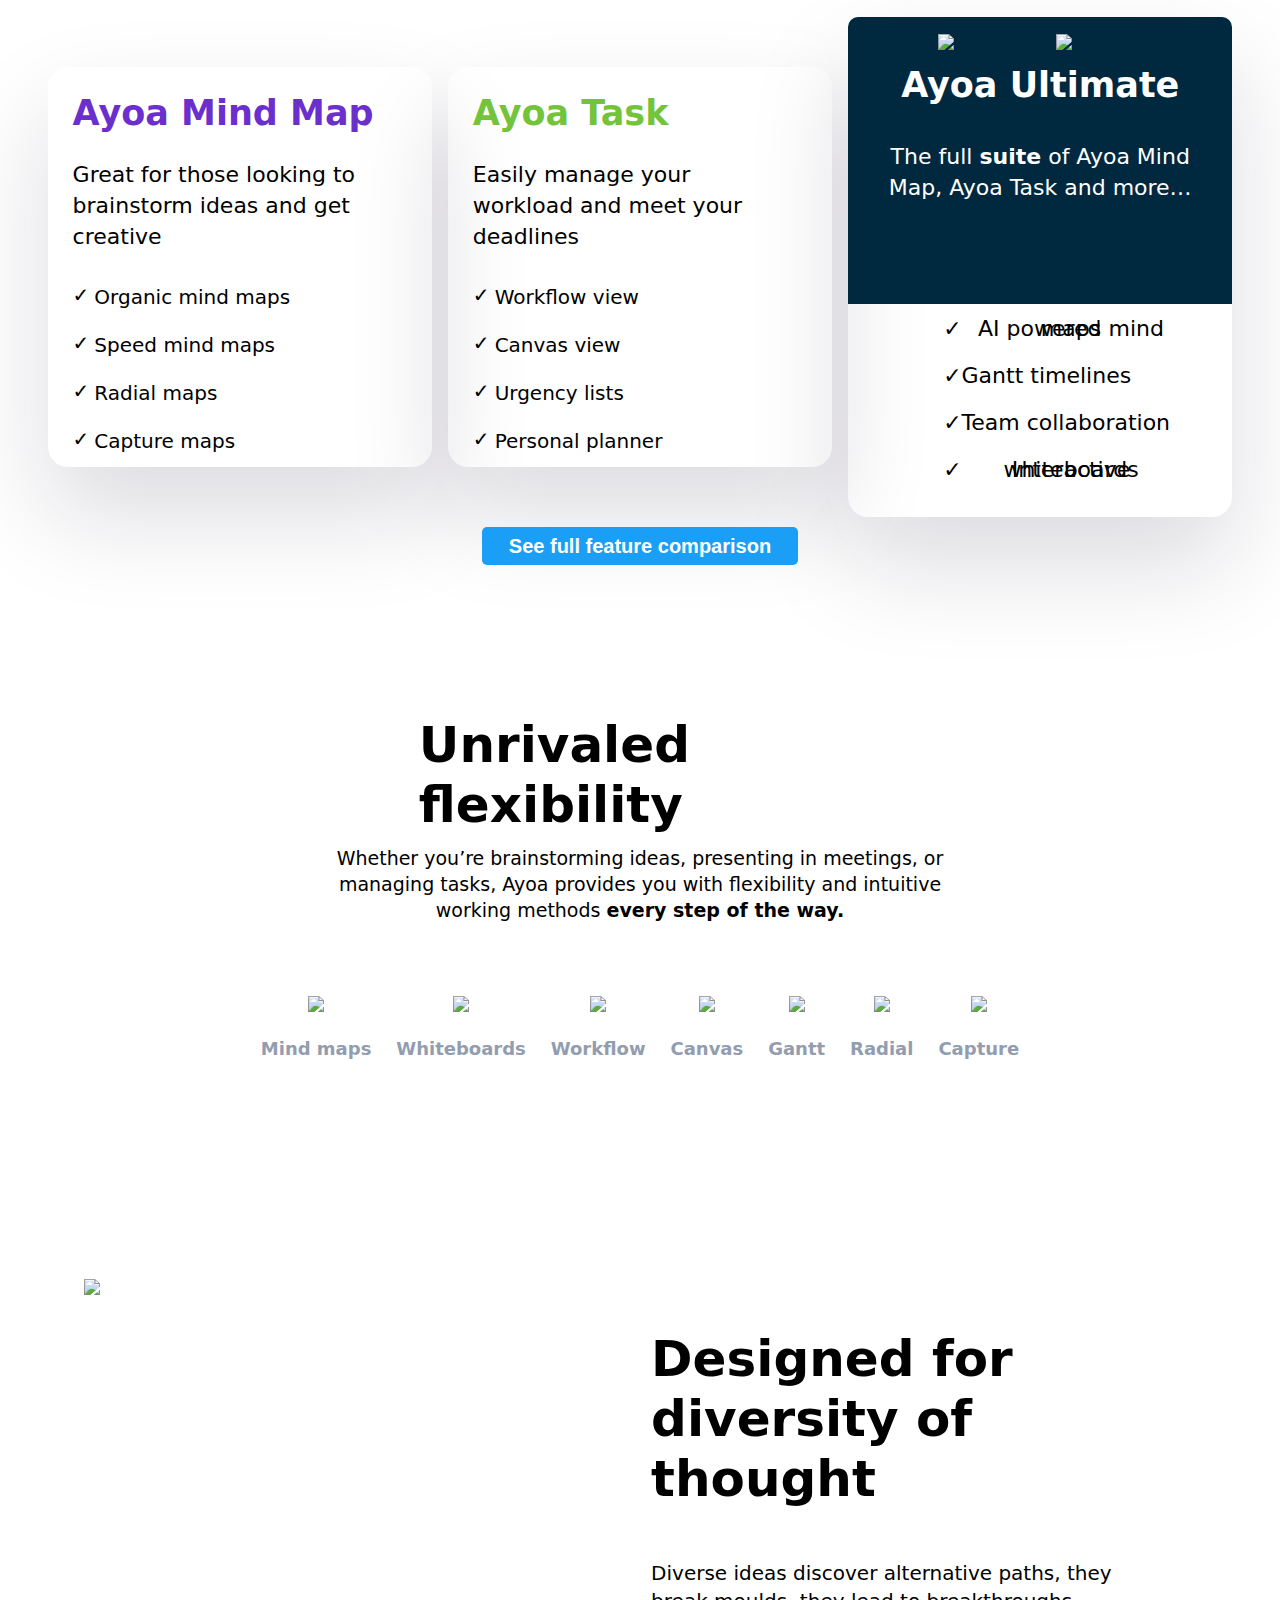
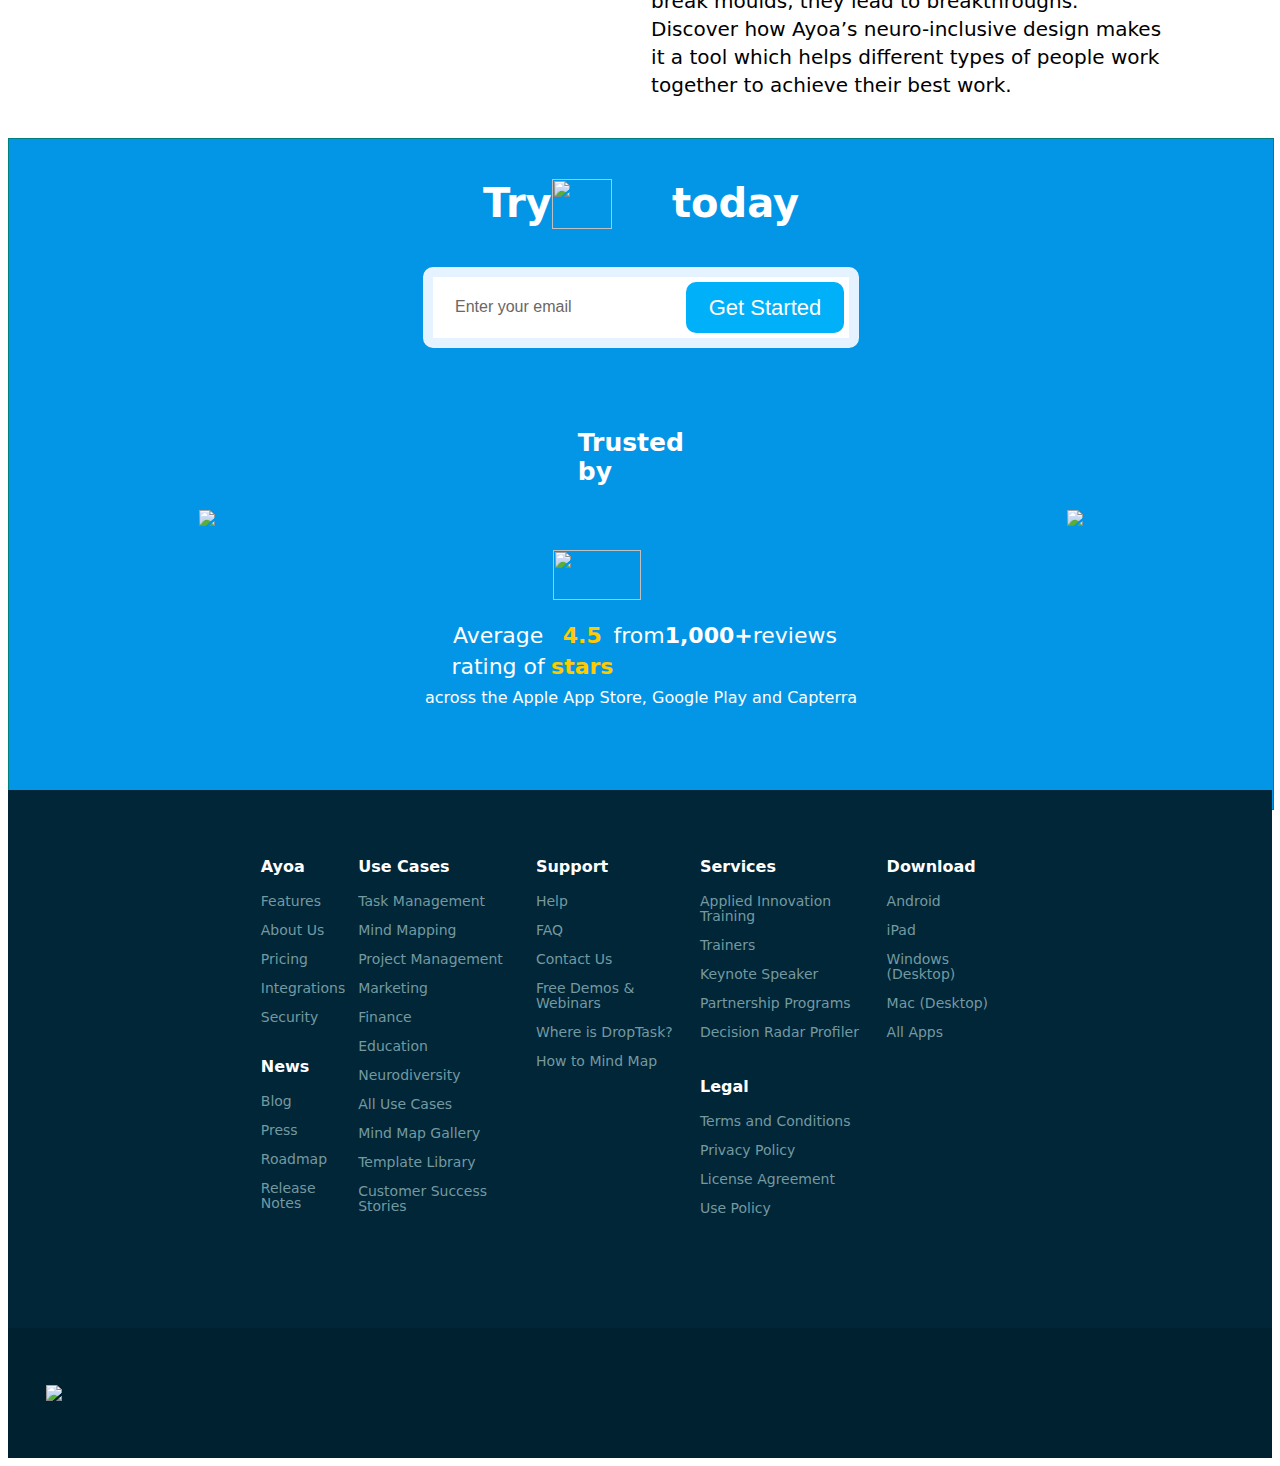
==== commit bed1f6f4: "Merge pull request #8 from RationalPrabal/day-5" ====
--- a/homepage.html
+++ b/homepage.html
@@ -17,7 +17,12 @@
 align-items: center;
 
     }
-   
+   #signup>button,#signup1>button{
+    cursor: pointer;
+   }
+   #log{
+    cursor: pointer;
+   }
     #navbar>div:hover{
         cursor: pointer;
     }
@@ -59,7 +64,7 @@
         padding: 20px;
         border-radius: 7px;
     }
-  
+    
     #neuro:hover{
         color: #00b0f8;
        
@@ -203,7 +208,7 @@
         line-height: 31px;
         background-color: #00b0f8;
         color: white;
-        border: 0px;
+        border: 0px solid red;
         padding: 10px;
         width: 35%;
         border-radius: 10px;
@@ -224,6 +229,9 @@
         border: 0px;
         margin-left: 20px;
         outline: 0px;
+    }
+    #signup+img{
+        width: 80%;
     }
     #signup1>input{
         border: 0px;
@@ -804,7 +812,21 @@
     width: 20%;
     justify-content: center;
     align-items: center;
-}
+}  
+
+/* Media queries */
+
+@media all and (min-width: 401px) and (max-width: 750px){
+           #navbar{
+            display: none;
+           }
+       
+         }
+
+        @media all and (min-width: 50px) and (max-width: 400px){
+           
+
+        }
    </style>
 </head>
 <body>
@@ -887,7 +909,7 @@
             
          </div>
         </div>
-    <div>Log In</div>
+    <div id="log">Log In </div>
     </div>
   </div>
   
@@ -897,7 +919,7 @@
   <p>Try the world’s most visual productivity app. Supercharge thinking, planning and learning with AI, mind maps, task boards, and more</p>
   <div id="signup">
     <input placeholder="Enter your email">
-    <button><a href="signup.html">Get Started</a></button>
+     <button>Get Started</button> 
   </div>
  
   <img src="https://www.ayoa.com/wp-content/uploads/2022/07/ayoa_allinone_watch.webp">
@@ -1281,4 +1303,20 @@
  </html>
 
 
-
+<script>
+    let redirect= document.getElementById("log").addEventListener("click",fun);
+    function fun(){
+        window.location.href="login.html"
+    }
+
+     document.querySelector("#signup1>button").addEventListener("click",direct)
+
+     function direct(){
+        window.location.href="signup.html"
+     }
+     document.querySelector("#signup>button").addEventListener("click",direct)
+
+function direct(){
+   window.location.href="signup.html"
+}
+</script>
